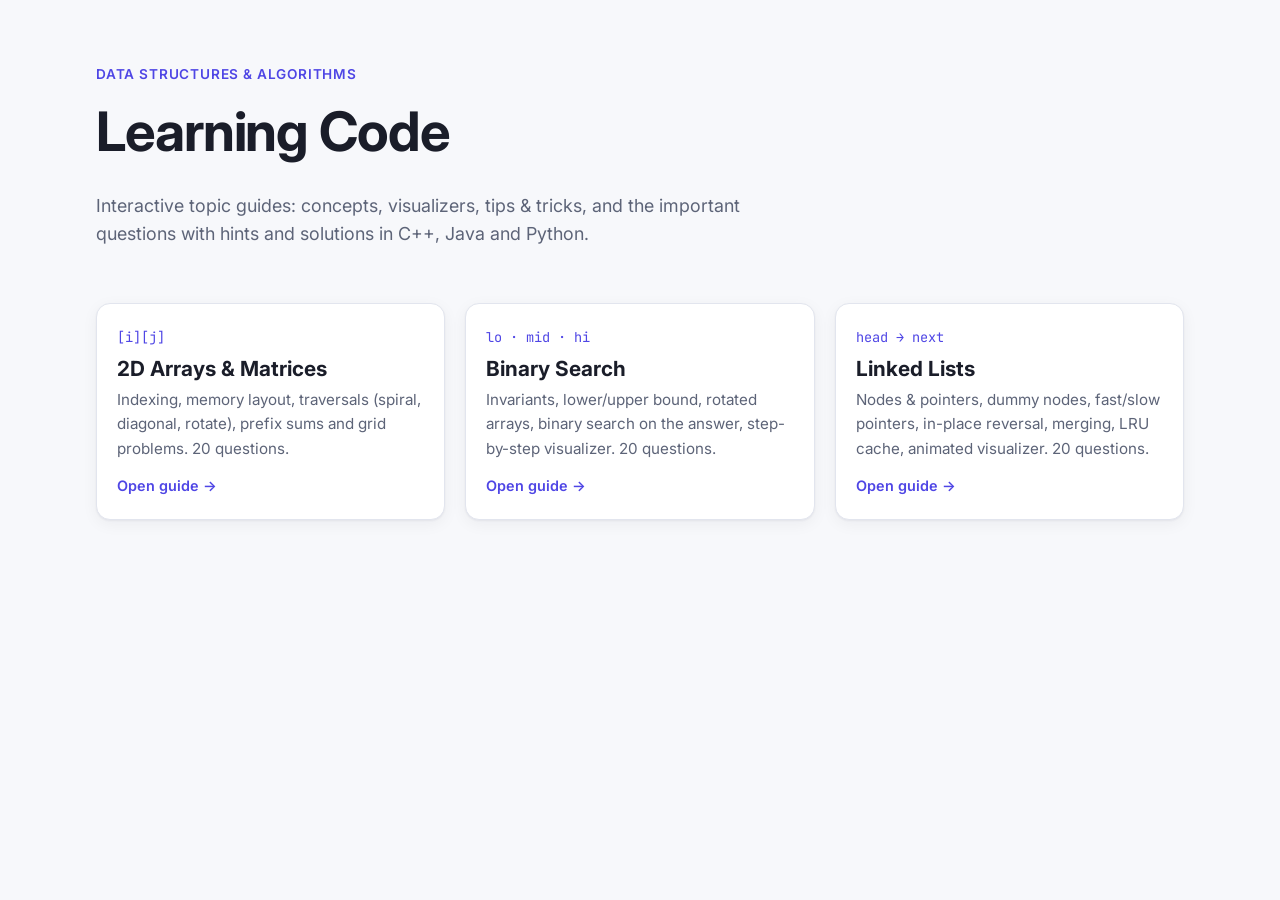
==== index.html @ bdb9197c "Add linked list learning site Linked list guide with core operations, the four key techniques, an an" ====
<!doctype html>
<html lang="en">
<head>
  <meta charset="utf-8">
  <meta name="viewport" content="width=device-width, initial-scale=1">
  <title>Learning Code</title>
  <meta name="description" content="Interactive guides to data structures and algorithms topics.">
  <link rel="preconnect" href="https://fonts.googleapis.com">
  <link rel="preconnect" href="https://fonts.gstatic.com" crossorigin>
  <link href="https://fonts.googleapis.com/css2?family=Inter:wght@400;500;600;700&family=JetBrains+Mono:wght@400;500&display=swap" rel="stylesheet">
  <link rel="stylesheet" href="2d-arrays/styles.css">
  <style>
    .topics { display: grid; grid-template-columns: repeat(auto-fill, minmax(280px, 1fr)); gap: 20px; padding-bottom: 64px; }
    .topic { text-decoration: none; color: var(--text); display: block; transition: transform .15s, border-color .15s; }
    .topic:hover { transform: translateY(-2px); border-color: var(--accent); }
    .topic h2 { font-size: 1.3rem; margin: 6px 0; }
    .topic p { color: var(--muted); font-size: .95rem; }
    .topic .go { color: var(--accent); font-weight: 600; font-size: .9rem; }
    .topic .ico { font-family: var(--mono); color: var(--accent); font-size: .85rem; }
  </style>
</head>
<body>
  <main>
    <section class="hero" style="grid-template-columns:1fr">
      <div class="hero-text">
        <p class="eyebrow">Data Structures &amp; Algorithms</p>
        <h1>Learning Code</h1>
        <p class="lead">Interactive topic guides: concepts, visualizers, tips &amp; tricks, and the important questions with hints and solutions in C++, Java and Python.</p>
      </div>
    </section>
    <div class="topics">
      <a class="card topic" href="2d-arrays/index.html">
        <span class="ico">[i][j]</span>
        <h2>2D Arrays &amp; Matrices</h2>
        <p>Indexing, memory layout, traversals (spiral, diagonal, rotate), prefix sums and grid problems. 20 questions.</p>
        <span class="go">Open guide →</span>
      </a>
      <a class="card topic" href="binary-search/index.html">
        <span class="ico">lo · mid · hi</span>
        <h2>Binary Search</h2>
        <p>Invariants, lower/upper bound, rotated arrays, binary search on the answer, step-by-step visualizer. 20 questions.</p>
        <span class="go">Open guide →</span>
      </a>
      <a class="card topic" href="linked-list/index.html">
        <span class="ico">head → next</span>
        <h2>Linked Lists</h2>
        <p>Nodes &amp; pointers, dummy nodes, fast/slow pointers, in-place reversal, merging, LRU cache, animated visualizer. 20 questions.</p>
        <span class="go">Open guide →</span>
      </a>
    </div>
  </main>
  <script>
    try { const t = localStorage.getItem("theme"); if (t) document.documentElement.setAttribute("data-theme", JSON.parse(t)); } catch (e) {}
  </script>
</body>
</html>
---- 2d-arrays/styles.css ----
:root {
  --bg: #f7f8fb;
  --surface: #ffffff;
  --surface-2: #f0f2f7;
  --text: #1a1d29;
  --muted: #5d6478;
  --border: #e2e5ee;
  --accent: #4f46e5;
  --accent-soft: #eceafd;
  --accent-text: #ffffff;
  --code-bg: #0f1424;
  --code-text: #e4e8f5;
  --easy: #15803d;
  --easy-soft: #dcfce7;
  --medium: #b45309;
  --medium-soft: #fef3c7;
  --hard: #b91c1c;
  --hard-soft: #fee2e2;
  --visit: #4f46e5;
  --visit-soft: #c7d2fe;
  --shadow: 0 1px 2px rgba(20, 24, 40, .05), 0 4px 16px rgba(20, 24, 40, .05);
  --radius: 14px;
  --mono: "JetBrains Mono", ui-monospace, SFMono-Regular, Menlo, monospace;
}

@media (prefers-color-scheme: dark) {
  :root:not([data-theme="light"]) {
    --bg: #0d1017;
    --surface: #151a24;
    --surface-2: #1c2230;
    --text: #e7eaf2;
    --muted: #9aa2b6;
    --border: #262d3d;
    --accent: #8b85ff;
    --accent-soft: #24234a;
    --accent-text: #0d1017;
    --code-bg: #0a0d14;
    --code-text: #dfe4f2;
    --easy: #4ade80;
    --easy-soft: #12301f;
    --medium: #fbbf24;
    --medium-soft: #33270c;
    --hard: #f87171;
    --hard-soft: #3a1515;
    --visit: #8b85ff;
    --visit-soft: #2e2c66;
    --shadow: none;
  }
}

:root[data-theme="dark"] {
  --bg: #0d1017;
  --surface: #151a24;
  --surface-2: #1c2230;
  --text: #e7eaf2;
  --muted: #9aa2b6;
  --border: #262d3d;
  --accent: #8b85ff;
  --accent-soft: #24234a;
  --accent-text: #0d1017;
  --code-bg: #0a0d14;
  --code-text: #dfe4f2;
  --easy: #4ade80;
  --easy-soft: #12301f;
  --medium: #fbbf24;
  --medium-soft: #33270c;
  --hard: #f87171;
  --hard-soft: #3a1515;
  --visit: #8b85ff;
  --visit-soft: #2e2c66;
  --shadow: none;
}

* { box-sizing: border-box; }
html { scroll-behavior: smooth; scroll-padding-top: 80px; }
body {
  margin: 0;
  background: var(--bg);
  color: var(--text);
  font: 16px/1.6 Inter, system-ui, -apple-system, Segoe UI, Roboto, sans-serif;
  -webkit-font-smoothing: antialiased;
}
a { color: var(--accent); }
code {
  font-family: var(--mono);
  font-size: .88em;
  background: var(--surface-2);
  padding: .1em .35em;
  border-radius: 5px;
}
h1, h2, h3 { line-height: 1.25; margin: 0 0 .5em; }
p { margin: 0 0 .8em; }
.muted { color: var(--muted); }
.small { font-size: .87rem; }
.mt { margin-top: 20px; }

/* ---------- top bar ---------- */
.topbar {
  position: sticky; top: 0; z-index: 20;
  background: color-mix(in srgb, var(--bg) 85%, transparent);
  backdrop-filter: blur(10px);
  border-bottom: 1px solid var(--border);
}
.topbar-inner {
  max-width: 1120px; margin: 0 auto; padding: 10px 16px;
  display: flex; align-items: center; gap: 16px; flex-wrap: wrap;
}
.brand { display: flex; align-items: center; gap: 8px; font-weight: 700; color: var(--text); text-decoration: none; }
.brand-grid { display: grid; grid-template-columns: repeat(2, 8px); gap: 2px; }
.brand-grid i { width: 8px; height: 8px; border-radius: 2px; background: var(--accent); }
.brand-grid i:nth-child(2), .brand-grid i:nth-child(3) { opacity: .45; }
.nav { display: flex; gap: 4px; flex: 1; overflow-x: auto; }
.nav a {
  color: var(--muted); text-decoration: none; padding: 6px 10px; border-radius: 8px;
  font-size: .92rem; white-space: nowrap;
}
.nav a:hover { color: var(--text); background: var(--surface-2); }
.controls { display: flex; gap: 8px; align-items: center; }
.lang-switch { display: flex; background: var(--surface-2); border-radius: 9px; padding: 3px; }
.lang-switch button {
  border: 0; background: none; color: var(--muted); font: inherit; font-size: .85rem;
  padding: 4px 10px; border-radius: 7px; cursor: pointer;
}
.lang-switch button.active { background: var(--surface); color: var(--text); box-shadow: var(--shadow); font-weight: 600; }
.icon-btn {
  border: 1px solid var(--border); background: var(--surface); color: var(--text);
  width: 34px; height: 34px; border-radius: 9px; cursor: pointer; font-size: 1rem;
}

main { max-width: 1120px; margin: 0 auto; padding: 0 16px; }

/* ---------- hero ---------- */
.hero {
  display: grid; grid-template-columns: 1.3fr 1fr; gap: 40px; align-items: center;
  padding: 64px 0 40px;
}
.eyebrow { color: var(--accent); font-weight: 600; font-size: .85rem; letter-spacing: .06em; text-transform: uppercase; }
.hero h1 { font-size: clamp(2.2rem, 5vw, 3.4rem); letter-spacing: -.02em; }
.lead { font-size: 1.12rem; color: var(--muted); max-width: 60ch; }
.small-lead { font-size: 1rem; }
.hero-cta { display: flex; gap: 10px; flex-wrap: wrap; margin-top: 18px; }
.btn {
  display: inline-block; padding: 10px 18px; border-radius: 10px; text-decoration: none;
  border: 1px solid var(--border); color: var(--text); background: var(--surface); font-weight: 600;
}
.btn.primary { background: var(--accent); color: var(--accent-text); border-color: var(--accent); }
.hero-matrix {
  display: grid; grid-template-columns: repeat(6, 1fr); gap: 6px;
  max-width: 340px; justify-self: center; width: 100%;
}
.hero-matrix span {
  aspect-ratio: 1; border-radius: 8px; background: var(--surface);
  border: 1px solid var(--border); display: grid; place-items: center;
  font-family: var(--mono); font-size: .8rem; color: var(--muted);
  transition: background .4s, color .4s, transform .4s;
}
.hero-matrix span.on { background: var(--accent); color: var(--accent-text); transform: scale(1.04); border-color: var(--accent); }

/* ---------- sections ---------- */
.section { padding: 48px 0; border-top: 1px solid var(--border); }
.section h2 { font-size: 1.8rem; letter-spacing: -.01em; display: flex; align-items: baseline; gap: 12px; }
.num { font-family: var(--mono); font-size: .95rem; color: var(--accent); font-weight: 500; }
h3.sub { margin-top: 32px; font-size: 1.15rem; }

.card {
  background: var(--surface); border: 1px solid var(--border); border-radius: var(--radius);
  padding: 20px; box-shadow: var(--shadow); min-width: 0;
}
.card h3 { font-size: 1.05rem; }
.grid-2 { display: grid; grid-template-columns: 1fr 1fr; gap: 20px; }

ul.checks, ul.crosses { padding: 0; margin: 0; list-style: none; }
ul.checks li, ul.crosses li { padding-left: 26px; position: relative; margin: 6px 0; }
ul.checks li::before { content: "✓"; position: absolute; left: 4px; color: var(--easy); font-weight: 700; }
ul.crosses li::before { content: "✕"; position: absolute; left: 4px; color: var(--hard); font-weight: 700; }
ol.plan { padding-left: 20px; margin: 0; }
ol.plan li { margin: 6px 0; }

.formula {
  font-family: var(--mono); background: var(--accent-soft); color: var(--text);
  padding: 10px 14px; border-radius: 10px; margin: 10px 0; font-size: .9rem; overflow-x: auto;
}
.callout {
  margin-top: 20px; padding: 14px 18px; border-left: 4px solid var(--accent);
  background: var(--accent-soft); border-radius: 0 10px 10px 0;
}

/* index demo */
.index-demo { display: grid; gap: 4px; margin-bottom: 10px; }
.index-demo .cell, .flatten .cell {
  border: 1px solid var(--border); background: var(--surface-2); border-radius: 6px;
  display: grid; place-items: center; font-family: var(--mono); font-size: .78rem;
  padding: 8px 2px; cursor: default; transition: background .15s, color .15s;
}
.index-demo .cell.hl-row { background: var(--visit-soft); }
.index-demo .cell.hl-col { background: var(--visit-soft); }
.index-demo .cell.hl { background: var(--visit); color: var(--accent-text); }
.index-demo .hdr { font-family: var(--mono); font-size: .72rem; color: var(--muted); display: grid; place-items: center; }

.flatten .mat { display: grid; grid-template-columns: repeat(4, 1fr); gap: 4px; margin-bottom: 14px; }
.flatten .line { display: grid; grid-template-columns: repeat(12, 1fr); gap: 2px; }
.flatten .line .cell { font-size: .7rem; padding: 6px 0; }
.flatten .line-idx { display: grid; grid-template-columns: repeat(12, 1fr); gap: 2px; font-family: var(--mono); font-size: .62rem; color: var(--muted); text-align: center; margin-top: 2px; }
.flatten .cell.r0 { border-bottom: 3px solid #6366f1; }
.flatten .cell.r1 { border-bottom: 3px solid #0ea5e9; }
.flatten .cell.r2 { border-bottom: 3px solid #f59e0b; }
.flatten .cell.hl { background: var(--visit); color: var(--accent-text); }

/* ---------- code ---------- */
.code { position: relative; margin: 12px 0; }
.code pre {
  margin: 0; background: var(--code-bg); color: var(--code-text); border-radius: 12px;
  padding: 16px 18px; overflow-x: auto; font-family: var(--mono); font-size: .84rem; line-height: 1.6;
}
.code pre code { background: none; padding: 0; font-size: inherit; color: inherit; }
.code pre[hidden] { display: none; }
.code .lang-tag {
  position: absolute; top: 8px; right: 10px; font-size: .68rem; font-family: var(--mono);
  color: #8a93ad; letter-spacing: .05em; text-transform: uppercase; pointer-events: none;
}
.code .copy {
  position: absolute; bottom: 8px; right: 8px; font-size: .72rem; border: 1px solid #2c3550;
  background: #1a2135; color: #c5cbe0; border-radius: 6px; padding: 3px 8px; cursor: pointer; opacity: 0;
  transition: opacity .15s;
}
.code:hover .copy, .code .copy:focus { opacity: 1; }
.tok-c { color: #7f8aa8; font-style: italic; }
.tok-k { color: #c4a7ff; }
.tok-s { color: #9fe0a8; }
.tok-n { color: #ffb86b; }

.pattern-list { display: grid; grid-template-columns: 1fr 1fr; gap: 20px; }

/* ---------- visualizer ---------- */
.viz-controls { display: flex; gap: 16px; flex-wrap: wrap; margin-bottom: 12px; font-size: .9rem; color: var(--muted); }
.viz-controls label { display: flex; gap: 6px; align-items: center; }
.viz-controls input, .viz-controls select {
  font: inherit; color: var(--text); background: var(--surface-2); border: 1px solid var(--border);
  border-radius: 8px; padding: 4px 8px; width: 70px;
}
.viz-controls select { width: auto; }
.viz-buttons { display: flex; flex-wrap: wrap; gap: 8px; margin-bottom: 18px; align-items: center; }
.viz-buttons button, .chip {
  font: inherit; font-size: .86rem; padding: 6px 12px; border-radius: 999px; cursor: pointer;
  border: 1px solid var(--border); background: var(--surface-2); color: var(--text);
}
.viz-buttons button.active, .chip.active { background: var(--accent); border-color: var(--accent); color: var(--accent-text); }
.viz-buttons button.op { background: transparent; border-style: dashed; }
.viz-buttons button.ghost { color: var(--muted); }
.viz-buttons .divider { width: 1px; height: 22px; background: var(--border); margin: 0 4px; }
.viz-stage { display: grid; grid-template-columns: auto 1fr; gap: 28px; align-items: start; }
.viz-grid { display: grid; gap: 6px; }
.viz-grid .vc {
  width: 56px; height: 56px; border-radius: 10px; border: 1px solid var(--border);
  background: var(--surface-2); position: relative; display: grid; place-items: center;
  font-family: var(--mono); font-weight: 500; transition: background .2s, color .2s, transform .2s;
}
.viz-grid .vc small { position: absolute; top: 3px; left: 5px; font-size: .58rem; color: var(--muted); }
.viz-grid .vc .ord {
  position: absolute; bottom: 3px; right: 5px; font-size: .62rem; font-weight: 700;
}
.viz-grid .vc.seen { background: var(--visit-soft); }
.viz-grid .vc.cur { background: var(--visit); color: var(--accent-text); transform: scale(1.08); }
.viz-grid .vc.cur small { color: var(--accent-text); opacity: .8; }
.viz-out-label { font-size: .8rem; color: var(--muted); text-transform: uppercase; letter-spacing: .06em; margin-bottom: 6px; }
.viz-out {
  font-family: var(--mono); font-size: .9rem; background: var(--surface-2); border-radius: 10px;
  padding: 12px 14px; min-height: 48px; word-break: break-word; margin-bottom: 10px;
}

/* ---------- tips ---------- */
.tips { display: grid; grid-template-columns: repeat(3, 1fr); gap: 16px; }
.tip h3 { margin-top: 6px; }
.tip p { color: var(--muted); font-size: .94rem; margin: 0; }
.tip-ico { font-size: 1.4rem; }

/* ---------- questions ---------- */
.q-toolbar { display: flex; justify-content: space-between; align-items: center; gap: 16px; flex-wrap: wrap; margin-bottom: 18px; }
.filters { display: flex; gap: 8px; flex-wrap: wrap; }
.progress { display: flex; align-items: center; gap: 10px; font-size: .88rem; color: var(--muted); }
.progress-bar { width: 160px; height: 8px; background: var(--surface-2); border-radius: 99px; overflow: hidden; }
.progress-bar span { display: block; height: 100%; width: 0; background: var(--easy); transition: width .3s; }

.q-list { display: grid; gap: 12px; }
.q { padding: 0; overflow: hidden; }
.q-head { display: flex; align-items: flex-start; gap: 14px; padding: 16px 20px; }
.q-head input[type="checkbox"] { width: 20px; height: 20px; margin-top: 3px; accent-color: var(--easy); cursor: pointer; flex-shrink: 0; }
.q-main { flex: 1; min-width: 0; }
.q-title { display: flex; gap: 10px; align-items: center; flex-wrap: wrap; margin-bottom: 4px; }
.q-title h3 { margin: 0; font-size: 1.05rem; }
.q.done .q-title h3 { text-decoration: line-through; text-decoration-color: var(--muted); color: var(--muted); }
.badge { font-size: .72rem; font-weight: 600; padding: 2px 9px; border-radius: 99px; }
.badge.easy { color: var(--easy); background: var(--easy-soft); }
.badge.medium { color: var(--medium); background: var(--medium-soft); }
.badge.hard { color: var(--hard); background: var(--hard-soft); }
.tag { font-size: .72rem; color: var(--muted); border: 1px solid var(--border); padding: 1px 8px; border-radius: 99px; }
.q-desc { color: var(--muted); font-size: .94rem; margin: 0; }
.q-example { font-family: var(--mono); font-size: .8rem; margin-top: 8px; color: var(--text); background: var(--surface-2); padding: 8px 10px; border-radius: 8px; white-space: pre-wrap; }
.q-actions { display: flex; gap: 8px; margin-top: 10px; flex-wrap: wrap; }
.q-actions button {
  font: inherit; font-size: .82rem; padding: 5px 12px; border-radius: 8px; cursor: pointer;
  border: 1px solid var(--border); background: var(--surface); color: var(--text);
}
.q-actions button[aria-expanded="true"] { background: var(--accent-soft); border-color: var(--accent); }
.q-actions a { font-size: .82rem; align-self: center; }
.q-panel { padding: 0 20px 16px 54px; }
.q-panel[hidden] { display: none; }
.q-panel .hint { background: var(--medium-soft); padding: 10px 14px; border-radius: 10px; font-size: .93rem; }
.q-panel .complexity { font-size: .85rem; color: var(--muted); margin-top: 6px; }

/* ---------- quiz ---------- */
.quiz { display: grid; gap: 14px; }
.quiz-q h3 { font-size: 1rem; }
.quiz-opts { display: grid; gap: 8px; }
.quiz-opts button {
  text-align: left; font: inherit; font-size: .93rem; padding: 10px 14px; border-radius: 10px;
  border: 1px solid var(--border); background: var(--surface-2); color: var(--text); cursor: pointer;
}
.quiz-opts button:disabled { cursor: default; }
.quiz-opts button.right { border-color: var(--easy); background: var(--easy-soft); }
.quiz-opts button.wrong { border-color: var(--hard); background: var(--hard-soft); }
.quiz-exp { margin-top: 10px; font-size: .9rem; color: var(--muted); }
.quiz-score { font-weight: 600; }

.footer { text-align: center; color: var(--muted); font-size: .88rem; padding: 32px 16px 48px; border-top: 1px solid var(--border); margin-top: 24px; }

/* ---------- responsive ---------- */
@media (max-width: 900px) {
  .tips { grid-template-columns: 1fr 1fr; }
  .pattern-list { grid-template-columns: 1fr; }
}
@media (max-width: 720px) {
  .hero { grid-template-columns: 1fr; padding-top: 36px; }
  .hero-matrix { max-width: 260px; }
  .grid-2 { grid-template-columns: 1fr; }
  .tips { grid-template-columns: 1fr; }
  .viz-stage { grid-template-columns: 1fr; }
  .viz-grid .vc { width: 40px; height: 40px; font-size: .8rem; }
  .nav { order: 3; flex-basis: 100%; }
  .controls { margin-left: auto; }
  .q-panel { padding-left: 20px; }
}
@media (prefers-reduced-motion: reduce) {
  * { transition: none !important; scroll-behavior: auto !important; }
}
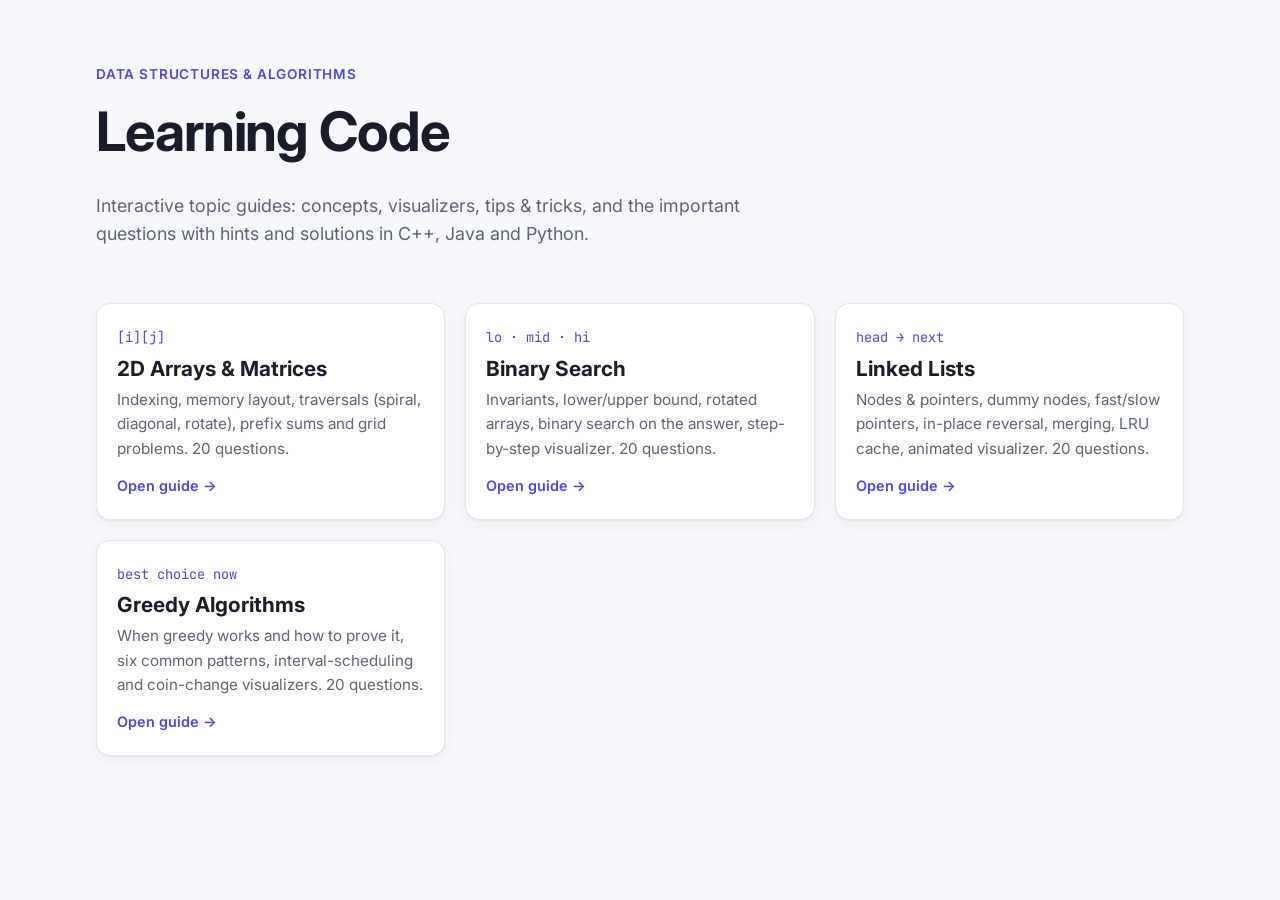
==== commit 7eeb932e: "Add greedy algorithms learning site Greedy guide covering when greedy works, proof techniques, six c" ====
--- a/index.html
+++ b/index.html
@@ -47,6 +47,12 @@
         <p>Nodes &amp; pointers, dummy nodes, fast/slow pointers, in-place reversal, merging, LRU cache, animated visualizer. 20 questions.</p>
         <span class="go">Open guide →</span>
       </a>
+      <a class="card topic" href="greedy/index.html">
+        <span class="ico">best choice now</span>
+        <h2>Greedy Algorithms</h2>
+        <p>When greedy works and how to prove it, six common patterns, interval-scheduling and coin-change visualizers. 20 questions.</p>
+        <span class="go">Open guide →</span>
+      </a>
     </div>
   </main>
   <script>
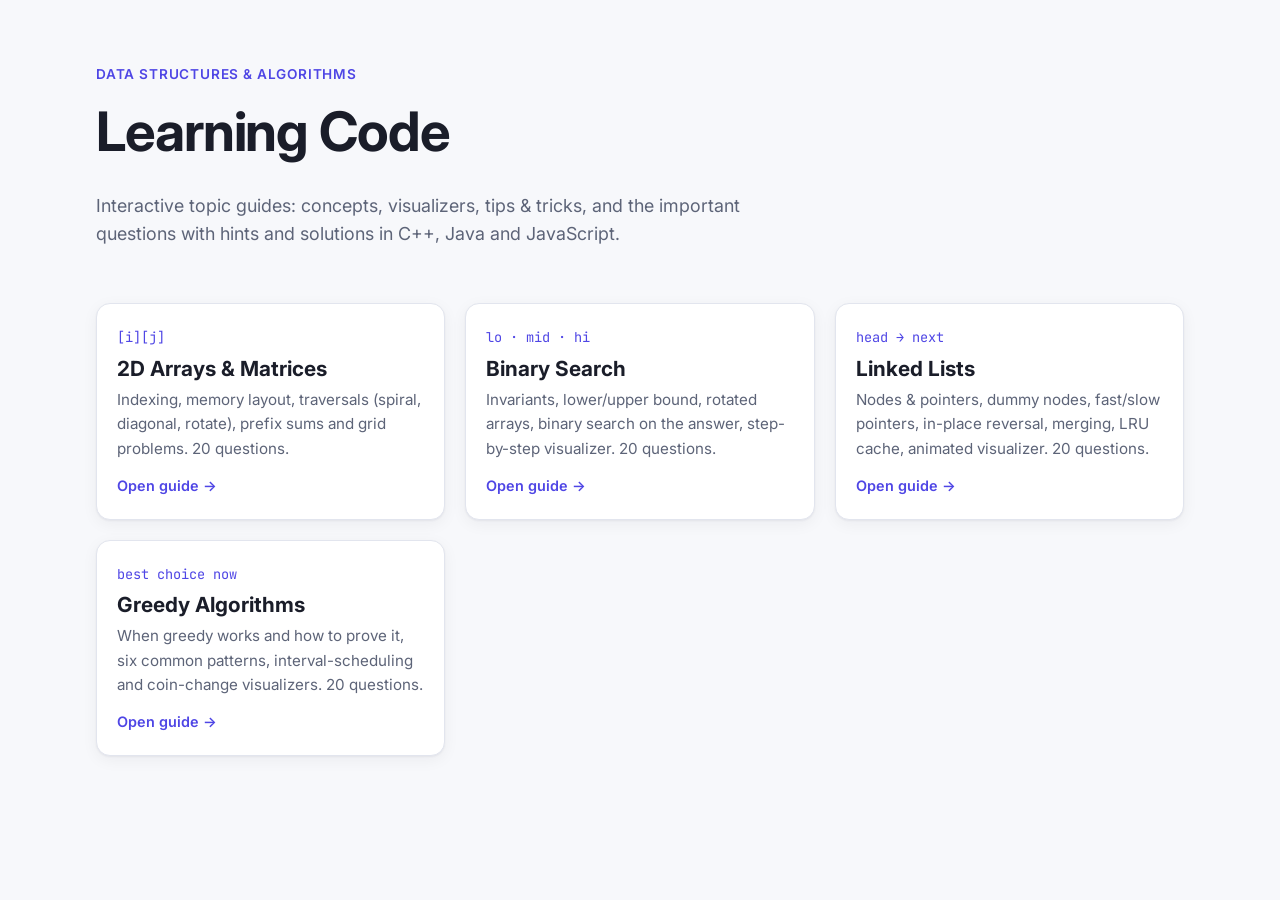
==== commit afa6db53: "Replace Python snippets with JavaScript across all topics Every code example and all 80 question sol" ====
--- a/index.html
+++ b/index.html
@@ -25,7 +25,7 @@
       <div class="hero-text">
         <p class="eyebrow">Data Structures &amp; Algorithms</p>
         <h1>Learning Code</h1>
-        <p class="lead">Interactive topic guides: concepts, visualizers, tips &amp; tricks, and the important questions with hints and solutions in C++, Java and Python.</p>
+        <p class="lead">Interactive topic guides: concepts, visualizers, tips &amp; tricks, and the important questions with hints and solutions in C++, Java and JavaScript.</p>
       </div>
     </section>
     <div class="topics">
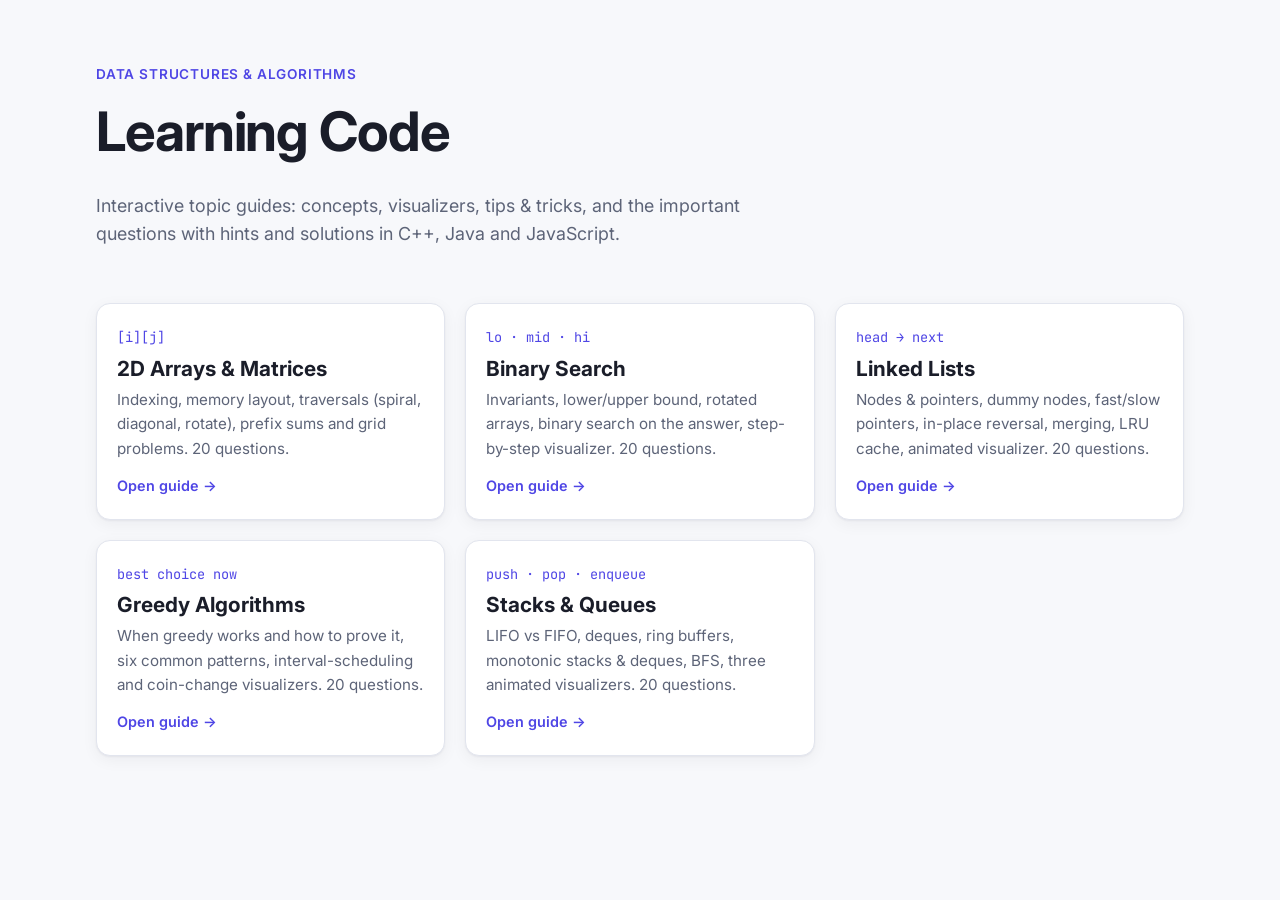
==== commit 88ed579b: "Add stacks & queues learning site Stack & queue guide with LIFO/FIFO basics, built-ins and implement" ====
--- a/index.html
+++ b/index.html
@@ -53,6 +53,12 @@
         <p>When greedy works and how to prove it, six common patterns, interval-scheduling and coin-change visualizers. 20 questions.</p>
         <span class="go">Open guide →</span>
       </a>
+      <a class="card topic" href="stack-queue/index.html">
+        <span class="ico">push · pop · enqueue</span>
+        <h2>Stacks &amp; Queues</h2>
+        <p>LIFO vs FIFO, deques, ring buffers, monotonic stacks &amp; deques, BFS, three animated visualizers. 20 questions.</p>
+        <span class="go">Open guide →</span>
+      </a>
     </div>
   </main>
   <script>
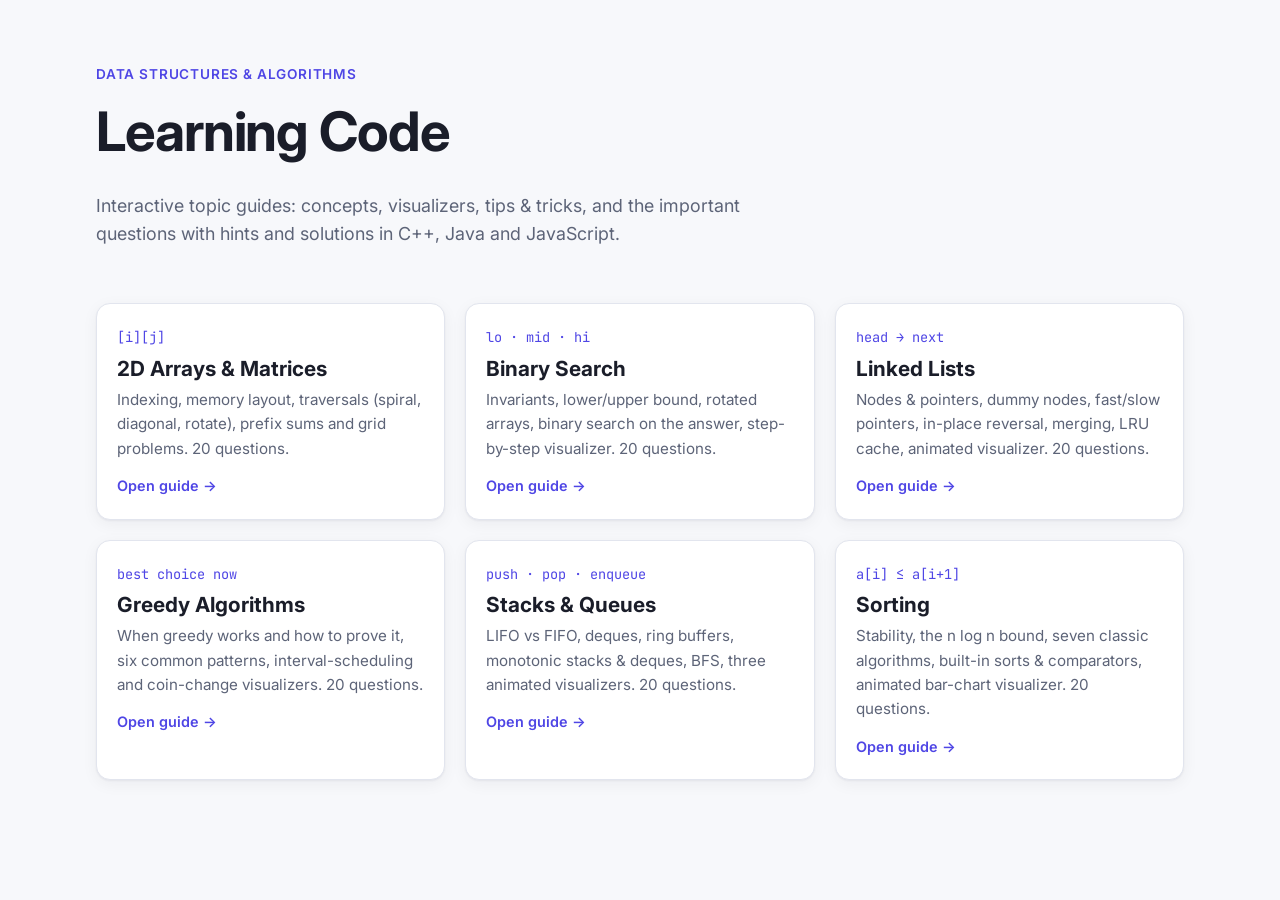
==== commit 5b36b566: "Add sorting learning site Sorting guide covering stability, in-place, the n log n lower bound, seven" ====
--- a/index.html
+++ b/index.html
@@ -59,6 +59,12 @@
         <p>LIFO vs FIFO, deques, ring buffers, monotonic stacks &amp; deques, BFS, three animated visualizers. 20 questions.</p>
         <span class="go">Open guide →</span>
       </a>
+      <a class="card topic" href="sorting/index.html">
+        <span class="ico">a[i] ≤ a[i+1]</span>
+        <h2>Sorting</h2>
+        <p>Stability, the n log n bound, seven classic algorithms, built-in sorts &amp; comparators, animated bar-chart visualizer. 20 questions.</p>
+        <span class="go">Open guide →</span>
+      </a>
     </div>
   </main>
   <script>
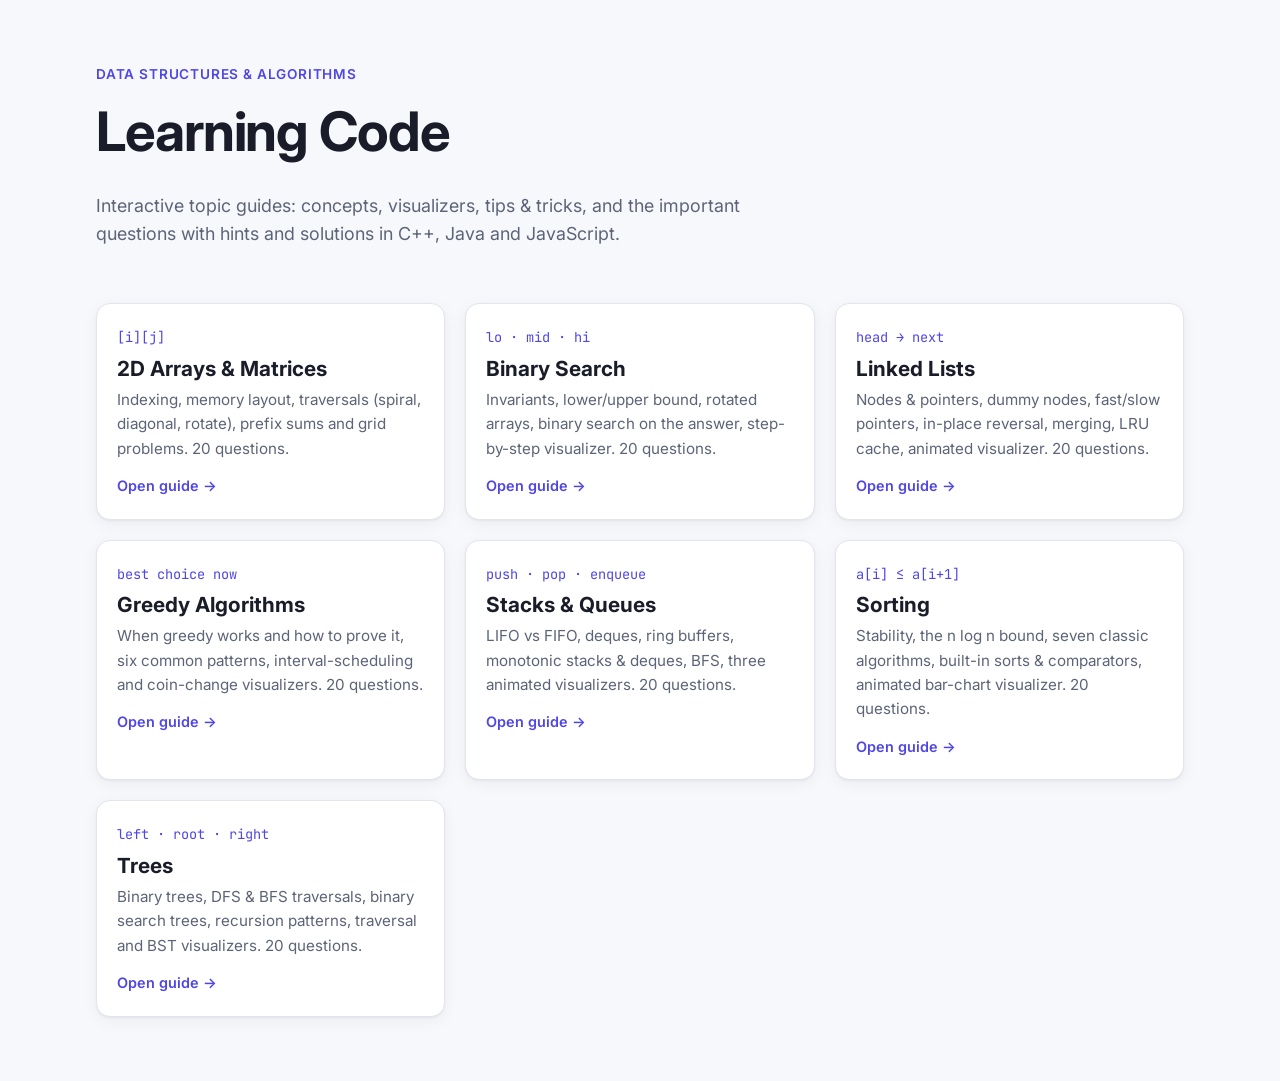
==== commit b29f53db: "Add trees learning site Trees guide covering terminology, binary tree types, DFS/BFS traversals, bin" ====
--- a/index.html
+++ b/index.html
@@ -65,6 +65,12 @@
         <p>Stability, the n log n bound, seven classic algorithms, built-in sorts &amp; comparators, animated bar-chart visualizer. 20 questions.</p>
         <span class="go">Open guide →</span>
       </a>
+      <a class="card topic" href="trees/index.html">
+        <span class="ico">left · root · right</span>
+        <h2>Trees</h2>
+        <p>Binary trees, DFS &amp; BFS traversals, binary search trees, recursion patterns, traversal and BST visualizers. 20 questions.</p>
+        <span class="go">Open guide →</span>
+      </a>
     </div>
   </main>
   <script>
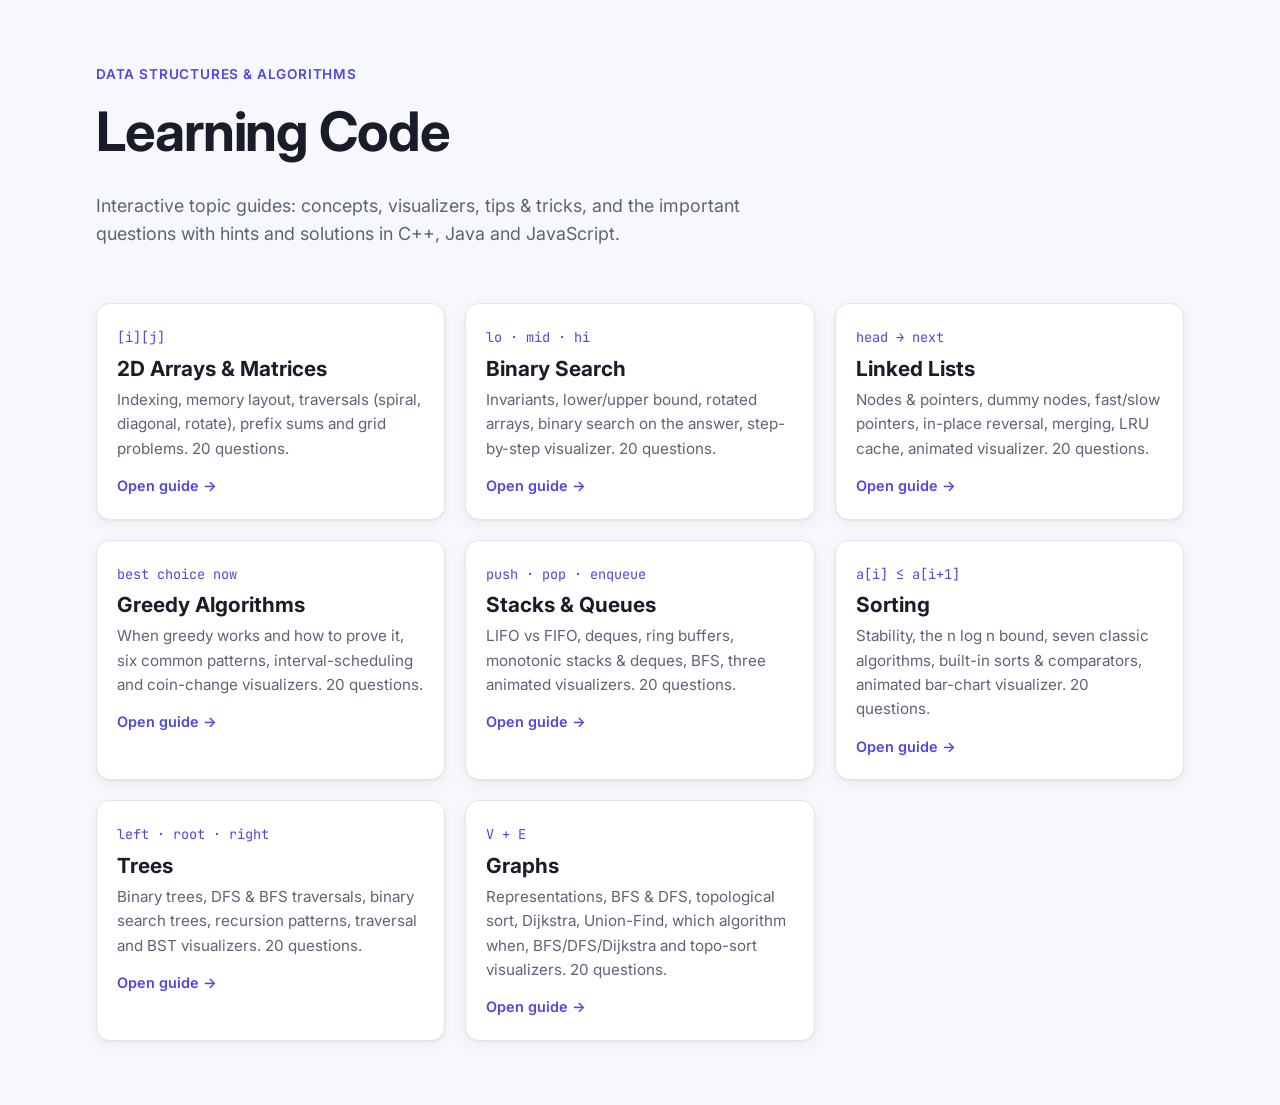
==== commit 8f747e4c: "Add graphs learning site Graphs guide covering terminology, representations, BFS/DFS, topological so" ====
--- a/index.html
+++ b/index.html
@@ -71,6 +71,12 @@
         <p>Binary trees, DFS &amp; BFS traversals, binary search trees, recursion patterns, traversal and BST visualizers. 20 questions.</p>
         <span class="go">Open guide →</span>
       </a>
+      <a class="card topic" href="graphs/index.html">
+        <span class="ico">V + E</span>
+        <h2>Graphs</h2>
+        <p>Representations, BFS &amp; DFS, topological sort, Dijkstra, Union-Find, which algorithm when, BFS/DFS/Dijkstra and topo-sort visualizers. 20 questions.</p>
+        <span class="go">Open guide →</span>
+      </a>
     </div>
   </main>
   <script>
